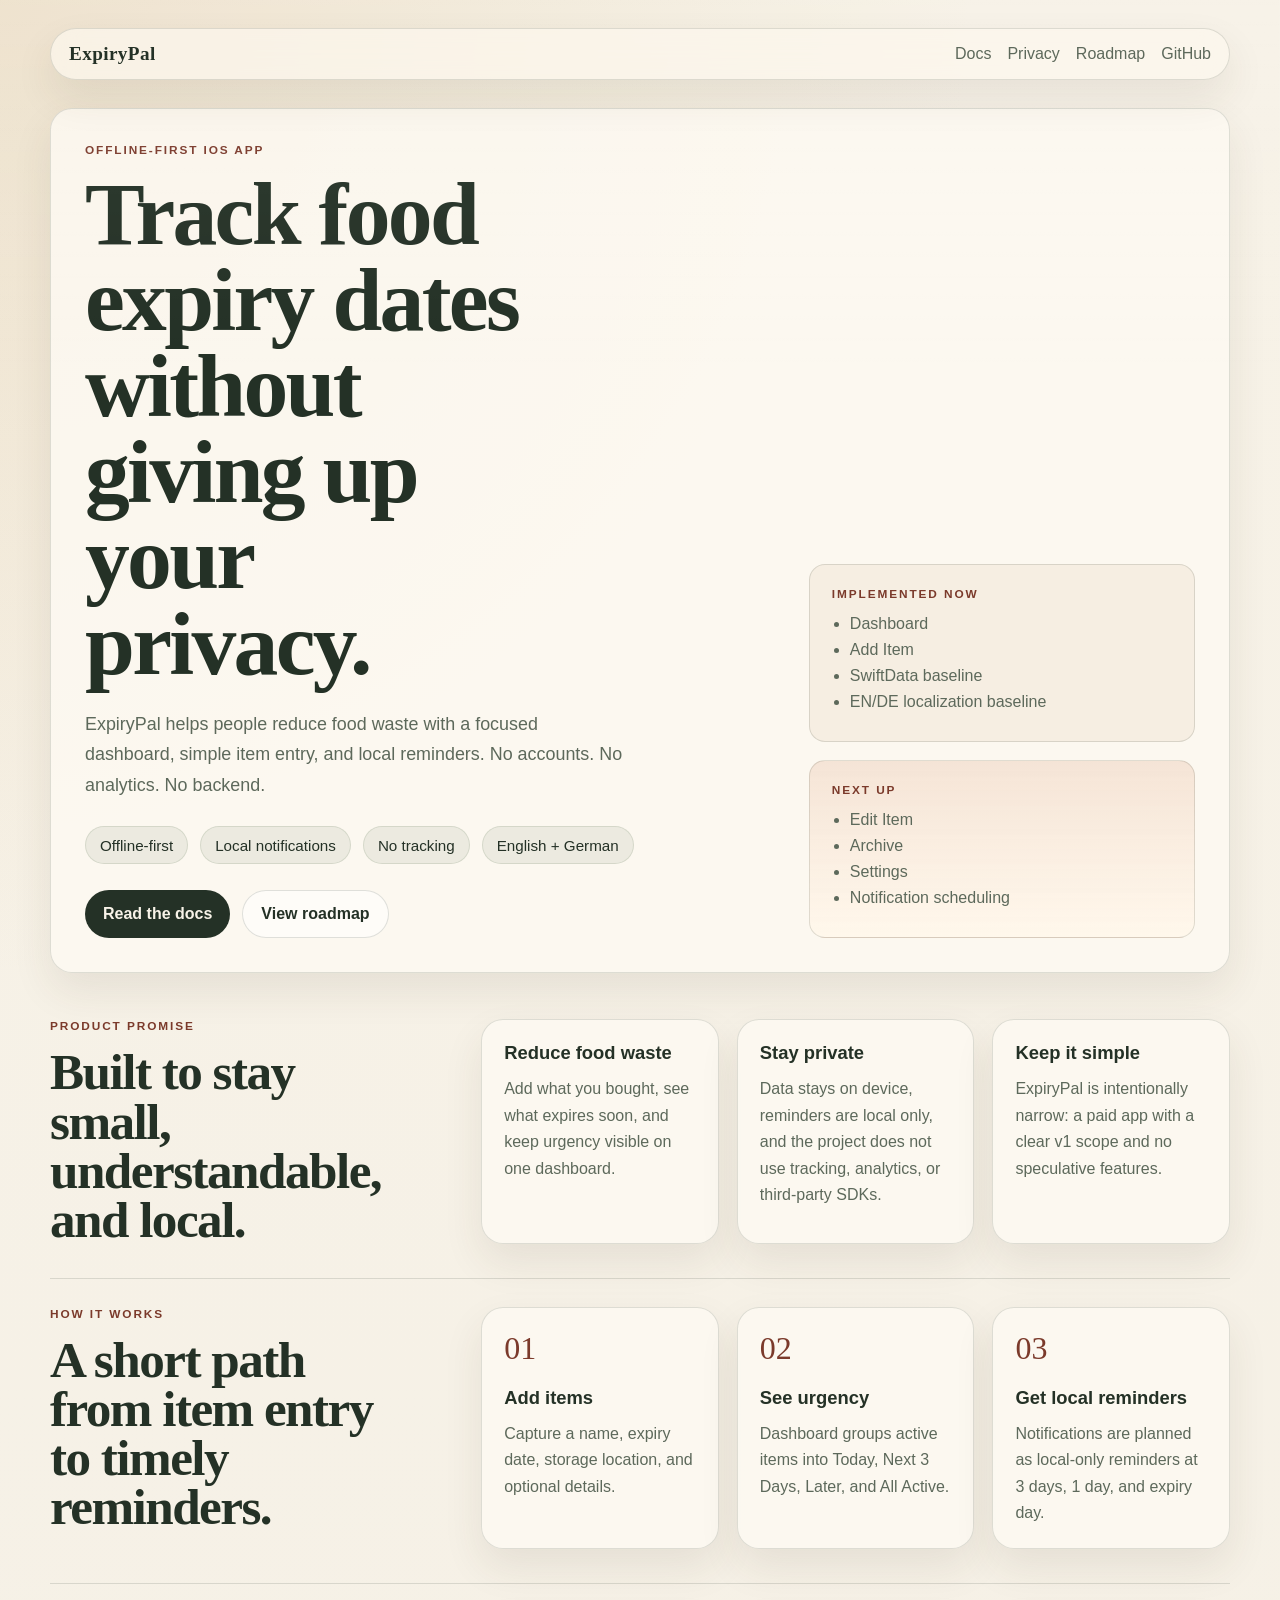
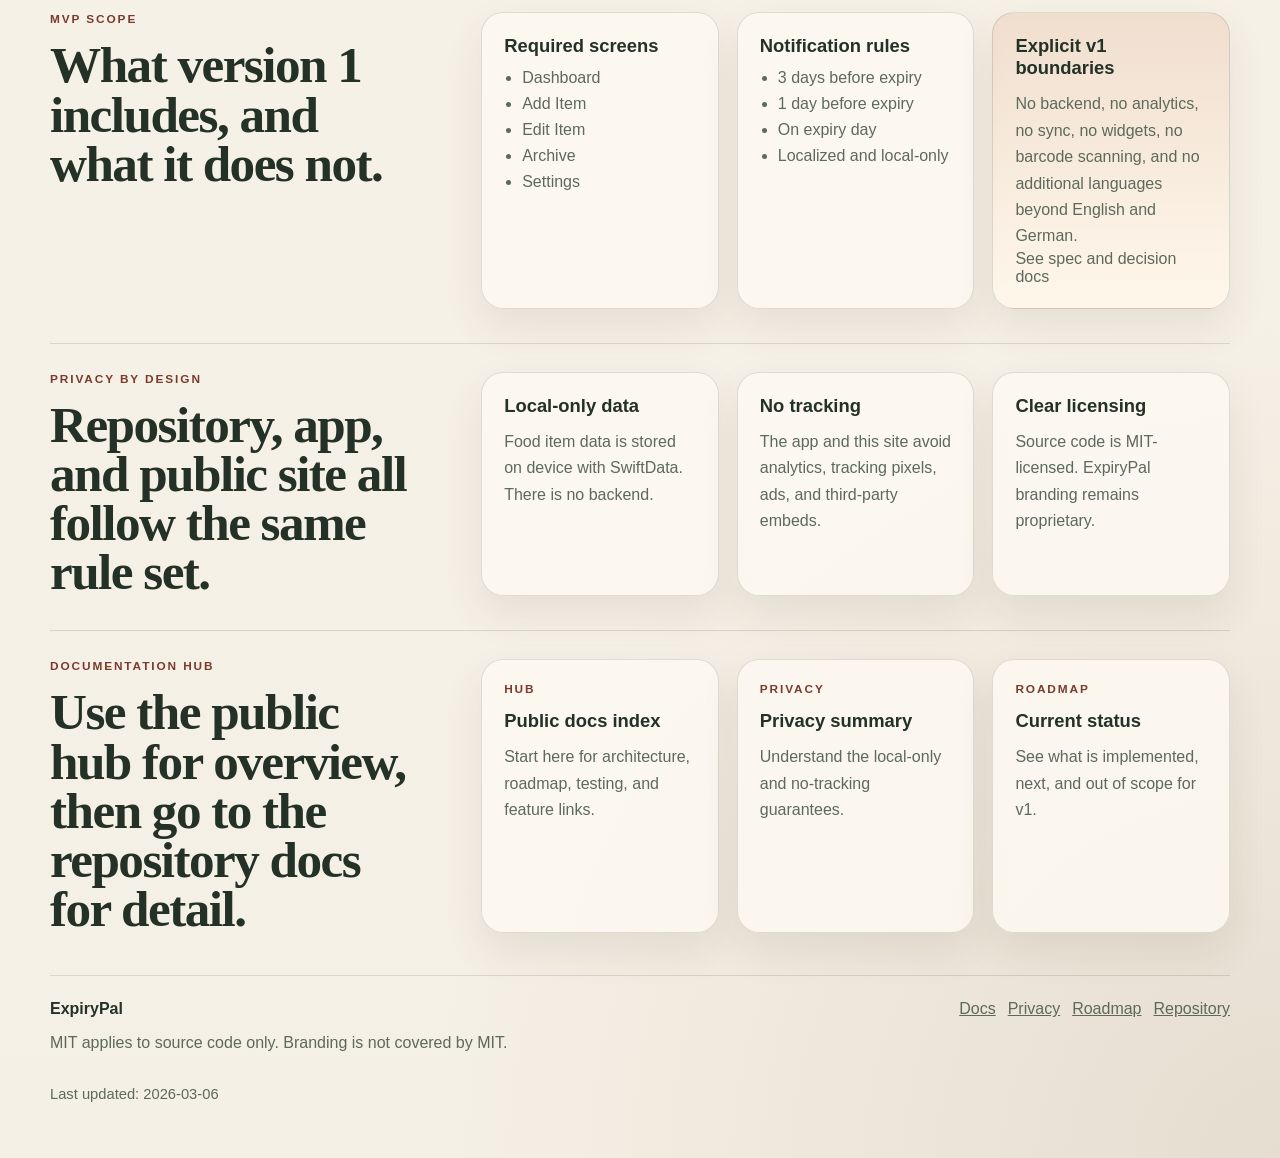
==== docs/site/index.html @ cae8fb9b "docs: add github pages landing site" ====
<!DOCTYPE html>
<html lang="en">
  <head>
    <meta charset="UTF-8" />
    <meta name="viewport" content="width=device-width, initial-scale=1.0" />
    <title>ExpiryPal | Privacy-first food expiry tracking</title>
    <meta
      name="description"
      content="ExpiryPal is a privacy-first iOS app for tracking food expiry dates with local notifications and no tracking."
    />
    <link rel="stylesheet" href="styles.css" />
  </head>
  <body>
    <div class="page-shell">
      <header class="topbar">
        <a class="brand" href="index.html">ExpiryPal</a>
        <nav class="topnav" aria-label="Primary">
          <a href="docs.html">Docs</a>
          <a href="privacy.html">Privacy</a>
          <a href="roadmap.html">Roadmap</a>
          <a href="https://github.com/Gitzoz/expirypal">GitHub</a>
        </nav>
      </header>

      <main>
        <section class="hero panel">
          <div class="hero-copy">
            <p class="eyebrow">Offline-first iOS app</p>
            <h1>Track food expiry dates without giving up your privacy.</h1>
            <p class="lede">
              ExpiryPal helps people reduce food waste with a focused dashboard,
              simple item entry, and local reminders. No accounts. No analytics.
              No backend.
            </p>
            <div class="badge-row" aria-label="Product principles">
              <span class="badge">Offline-first</span>
              <span class="badge">Local notifications</span>
              <span class="badge">No tracking</span>
              <span class="badge">English + German</span>
            </div>
            <div class="cta-row">
              <a class="button button-primary" href="docs.html">Read the docs</a>
              <a class="button button-secondary" href="roadmap.html">View roadmap</a>
            </div>
          </div>
          <aside class="hero-aside card-stack" aria-label="Current product snapshot">
            <div class="card-note">
              <p class="note-label">Implemented now</p>
              <ul>
                <li>Dashboard</li>
                <li>Add Item</li>
                <li>SwiftData baseline</li>
                <li>EN/DE localization baseline</li>
              </ul>
            </div>
            <div class="card-note accent">
              <p class="note-label">Next up</p>
              <ul>
                <li>Edit Item</li>
                <li>Archive</li>
                <li>Settings</li>
                <li>Notification scheduling</li>
              </ul>
            </div>
          </aside>
        </section>

        <section class="section-grid">
          <div>
            <p class="section-label">Product promise</p>
            <h2>Built to stay small, understandable, and local.</h2>
          </div>
          <div class="three-up">
            <article class="panel compact-card">
              <h3>Reduce food waste</h3>
              <p>
                Add what you bought, see what expires soon, and keep urgency visible
                on one dashboard.
              </p>
            </article>
            <article class="panel compact-card">
              <h3>Stay private</h3>
              <p>
                Data stays on device, reminders are local only, and the project does
                not use tracking, analytics, or third-party SDKs.
              </p>
            </article>
            <article class="panel compact-card">
              <h3>Keep it simple</h3>
              <p>
                ExpiryPal is intentionally narrow: a paid app with a clear v1 scope and
                no speculative features.
              </p>
            </article>
          </div>
        </section>

        <section class="section-grid ruled">
          <div>
            <p class="section-label">How it works</p>
            <h2>A short path from item entry to timely reminders.</h2>
          </div>
          <div class="steps">
            <article class="step panel">
              <span class="step-index">01</span>
              <h3>Add items</h3>
              <p>Capture a name, expiry date, storage location, and optional details.</p>
            </article>
            <article class="step panel">
              <span class="step-index">02</span>
              <h3>See urgency</h3>
              <p>Dashboard groups active items into Today, Next 3 Days, Later, and All Active.</p>
            </article>
            <article class="step panel">
              <span class="step-index">03</span>
              <h3>Get local reminders</h3>
              <p>Notifications are planned as local-only reminders at 3 days, 1 day, and expiry day.</p>
            </article>
          </div>
        </section>

        <section class="section-grid ruled">
          <div>
            <p class="section-label">MVP scope</p>
            <h2>What version 1 includes, and what it does not.</h2>
          </div>
          <div class="scope-grid">
            <article class="panel compact-card">
              <h3>Required screens</h3>
              <ul>
                <li>Dashboard</li>
                <li>Add Item</li>
                <li>Edit Item</li>
                <li>Archive</li>
                <li>Settings</li>
              </ul>
            </article>
            <article class="panel compact-card">
              <h3>Notification rules</h3>
              <ul>
                <li>3 days before expiry</li>
                <li>1 day before expiry</li>
                <li>On expiry day</li>
                <li>Localized and local-only</li>
              </ul>
            </article>
            <article class="panel compact-card warning-card">
              <h3>Explicit v1 boundaries</h3>
              <p>
                No backend, no analytics, no sync, no widgets, no barcode scanning, and
                no additional languages beyond English and German.
              </p>
              <a class="text-link" href="docs.html">See spec and decision docs</a>
            </article>
          </div>
        </section>

        <section class="section-grid ruled">
          <div>
            <p class="section-label">Privacy by design</p>
            <h2>Repository, app, and public site all follow the same rule set.</h2>
          </div>
          <div class="three-up">
            <article class="panel compact-card">
              <h3>Local-only data</h3>
              <p>Food item data is stored on device with SwiftData. There is no backend.</p>
            </article>
            <article class="panel compact-card">
              <h3>No tracking</h3>
              <p>The app and this site avoid analytics, tracking pixels, ads, and third-party embeds.</p>
            </article>
            <article class="panel compact-card">
              <h3>Clear licensing</h3>
              <p>Source code is MIT-licensed. ExpiryPal branding remains proprietary.</p>
            </article>
          </div>
        </section>

        <section class="section-grid ruled">
          <div>
            <p class="section-label">Documentation hub</p>
            <h2>Use the public hub for overview, then go to the repository docs for detail.</h2>
          </div>
          <div class="docs-grid">
            <a class="doc-link panel" href="docs.html">
              <span class="doc-kind">Hub</span>
              <strong>Public docs index</strong>
              <span>Start here for architecture, roadmap, testing, and feature links.</span>
            </a>
            <a class="doc-link panel" href="privacy.html">
              <span class="doc-kind">Privacy</span>
              <strong>Privacy summary</strong>
              <span>Understand the local-only and no-tracking guarantees.</span>
            </a>
            <a class="doc-link panel" href="roadmap.html">
              <span class="doc-kind">Roadmap</span>
              <strong>Current status</strong>
              <span>See what is implemented, next, and out of scope for v1.</span>
            </a>
          </div>
        </section>
      </main>

      <footer class="site-footer">
        <div>
          <strong>ExpiryPal</strong>
          <p>MIT applies to source code only. Branding is not covered by MIT.</p>
        </div>
        <div class="footer-links">
          <a href="docs.html">Docs</a>
          <a href="privacy.html">Privacy</a>
          <a href="roadmap.html">Roadmap</a>
          <a href="https://github.com/Gitzoz/expirypal">Repository</a>
        </div>
        <p class="footer-meta">Last updated: 2026-03-06</p>
      </footer>
    </div>
  </body>
</html>
---- docs/site/styles.css ----
:root {
  --bg: #f5f0e6;
  --bg-strong: #efe6d5;
  --panel: rgba(253, 249, 242, 0.84);
  --panel-strong: rgba(246, 238, 225, 0.96);
  --text: #243126;
  --muted: #5d695b;
  --accent: #7b3a2b;
  --accent-soft: #d88d63;
  --line: rgba(36, 49, 38, 0.14);
  --shadow: 0 18px 40px rgba(68, 54, 33, 0.09);
  --radius: 22px;
  --radius-sm: 16px;
}

* {
  box-sizing: border-box;
}

html {
  scroll-behavior: smooth;
}

body {
  margin: 0;
  font-family: "SF Pro Text", "Helvetica Neue", Helvetica, Arial, sans-serif;
  color: var(--text);
  background:
    radial-gradient(circle at top left, rgba(217, 190, 146, 0.32), transparent 32%),
    radial-gradient(circle at bottom right, rgba(135, 104, 73, 0.14), transparent 28%),
    linear-gradient(180deg, #f7f2e7 0%, var(--bg) 100%);
}

body::before {
  content: "";
  position: fixed;
  inset: 0;
  pointer-events: none;
  background:
    linear-gradient(90deg, transparent 0, transparent calc(100% - 1px), rgba(255, 255, 255, 0.08) calc(100% - 1px)),
    linear-gradient(180deg, rgba(255, 255, 255, 0.14), transparent 42%);
  opacity: 0.5;
}

img {
  max-width: 100%;
}

a {
  color: inherit;
}

.page-shell {
  width: min(1180px, calc(100% - 32px));
  margin: 0 auto;
  padding: 28px 0 56px;
}

.inner-shell {
  width: min(1040px, calc(100% - 32px));
}

.topbar {
  display: flex;
  align-items: center;
  justify-content: space-between;
  gap: 20px;
  margin-bottom: 28px;
  padding: 14px 18px;
  border: 1px solid var(--line);
  border-radius: 999px;
  background: rgba(252, 247, 238, 0.72);
  backdrop-filter: blur(14px);
  box-shadow: var(--shadow);
}

.brand {
  font-family: Iowan Old Style, Palatino Linotype, Book Antiqua, Georgia, serif;
  font-size: 1.2rem;
  font-weight: 700;
  text-decoration: none;
  letter-spacing: 0.02em;
}

.topnav {
  display: flex;
  flex-wrap: wrap;
  gap: 16px;
}

.topnav a,
.text-link {
  text-decoration: none;
  color: var(--muted);
}

.topnav a:hover,
.text-link:hover {
  color: var(--accent);
}

.panel {
  border: 1px solid var(--line);
  border-radius: var(--radius);
  background: var(--panel);
  box-shadow: var(--shadow);
}

.hero {
  display: grid;
  grid-template-columns: minmax(0, 1.45fr) minmax(280px, 0.8fr);
  gap: 24px;
  padding: 34px;
}

.hero-copy h1,
.page-intro h1,
.section-grid h2 {
  font-family: Iowan Old Style, Palatino Linotype, Book Antiqua, Georgia, serif;
  line-height: 0.96;
  letter-spacing: -0.03em;
  margin: 0;
}

.hero-copy h1 {
  font-size: clamp(3rem, 7vw, 5.8rem);
  max-width: 10ch;
}

.page-intro h1,
.section-grid h2 {
  font-size: clamp(2.1rem, 4vw, 3.2rem);
  max-width: 14ch;
}

.eyebrow,
.section-label,
.note-label,
.doc-kind {
  margin: 0 0 14px;
  text-transform: uppercase;
  letter-spacing: 0.16em;
  font-size: 0.74rem;
  color: var(--accent);
  font-weight: 700;
}

.lede {
  font-size: 1.12rem;
  line-height: 1.7;
  max-width: 54ch;
  color: var(--muted);
  margin: 22px 0 0;
}

.compact {
  max-width: 44ch;
}

.badge-row,
.cta-row,
.footer-links {
  display: flex;
  flex-wrap: wrap;
  gap: 12px;
}

.badge-row {
  margin-top: 26px;
}

.badge {
  display: inline-flex;
  align-items: center;
  min-height: 38px;
  padding: 0 14px;
  border-radius: 999px;
  background: rgba(107, 129, 98, 0.11);
  border: 1px solid rgba(107, 129, 98, 0.18);
  color: var(--text);
  font-size: 0.95rem;
}

.cta-row {
  margin-top: 26px;
}

.button {
  display: inline-flex;
  align-items: center;
  justify-content: center;
  min-height: 48px;
  padding: 0 18px;
  border-radius: 999px;
  text-decoration: none;
  font-weight: 700;
}

.button-primary {
  background: var(--text);
  color: #f8f3e8;
}

.button-secondary {
  background: rgba(255, 255, 255, 0.56);
  color: var(--text);
  border: 1px solid var(--line);
}

.card-stack {
  display: grid;
  gap: 18px;
  align-content: end;
}

.card-note,
.compact-card,
.step,
.doc-link,
.text-panel {
  padding: 22px;
}

.card-note {
  background: var(--panel-strong);
  border: 1px solid var(--line);
  border-radius: var(--radius-sm);
}

.card-note ul,
.compact-card ul,
.step ul,
.text-panel ul {
  margin: 12px 0 0;
  padding-left: 18px;
  color: var(--muted);
}

.card-note li,
.compact-card li,
.step li,
.text-panel li {
  margin: 8px 0;
}

.accent,
.warning-card {
  background: linear-gradient(180deg, rgba(216, 141, 99, 0.18), rgba(255, 247, 235, 0.94));
}

.section-grid {
  display: grid;
  grid-template-columns: minmax(0, 0.7fr) minmax(0, 1.3fr);
  gap: 28px;
  margin-top: 34px;
  padding-top: 12px;
}

.ruled {
  border-top: 1px solid var(--line);
  padding-top: 28px;
}

.three-up,
.scope-grid,
.docs-grid,
.privacy-grid {
  display: grid;
  grid-template-columns: repeat(3, minmax(0, 1fr));
  gap: 18px;
}

.steps {
  display: grid;
  grid-template-columns: repeat(3, minmax(0, 1fr));
  gap: 18px;
}

.compact-card h3,
.step h3,
.doc-link strong,
.privacy-grid h2,
.scope-grid h2 {
  margin: 0;
  font-size: 1.15rem;
}

.compact-card p,
.step p,
.doc-link span:last-child,
.text-panel p {
  margin: 12px 0 0;
  line-height: 1.65;
  color: var(--muted);
}

.step-index {
  display: inline-flex;
  margin-bottom: 20px;
  color: var(--accent);
  font-family: Iowan Old Style, Palatino Linotype, Book Antiqua, Georgia, serif;
  font-size: 2rem;
}

.doc-link {
  text-decoration: none;
  display: flex;
  flex-direction: column;
  min-height: 188px;
}

.doc-link:hover {
  transform: translateY(-2px);
  transition: transform 140ms ease;
}

.link-groups,
.link-group {
  display: grid;
  gap: 22px;
}

.page-intro {
  padding: 28px;
}

.site-footer {
  display: grid;
  grid-template-columns: minmax(0, 1fr) auto;
  gap: 18px;
  margin-top: 42px;
  padding-top: 24px;
  border-top: 1px solid var(--line);
  color: var(--muted);
}

.site-footer strong {
  color: var(--text);
}

.footer-meta {
  grid-column: 1 / -1;
  margin: 0;
  font-size: 0.92rem;
}

@media (max-width: 980px) {
  .hero,
  .section-grid,
  .site-footer {
    grid-template-columns: 1fr;
  }

  .three-up,
  .scope-grid,
  .docs-grid,
  .privacy-grid,
  .steps {
    grid-template-columns: 1fr;
  }

  .hero-copy h1 {
    max-width: none;
  }
}

@media (max-width: 720px) {
  .page-shell,
  .inner-shell {
    width: min(100% - 20px, 1000px);
    padding-top: 18px;
  }

  .topbar {
    border-radius: 28px;
    align-items: flex-start;
    flex-direction: column;
  }

  .hero,
  .page-intro,
  .card-note,
  .compact-card,
  .step,
  .doc-link,
  .text-panel {
    padding: 20px;
  }

  .hero-copy h1,
  .page-intro h1,
  .section-grid h2 {
    letter-spacing: -0.04em;
  }
}
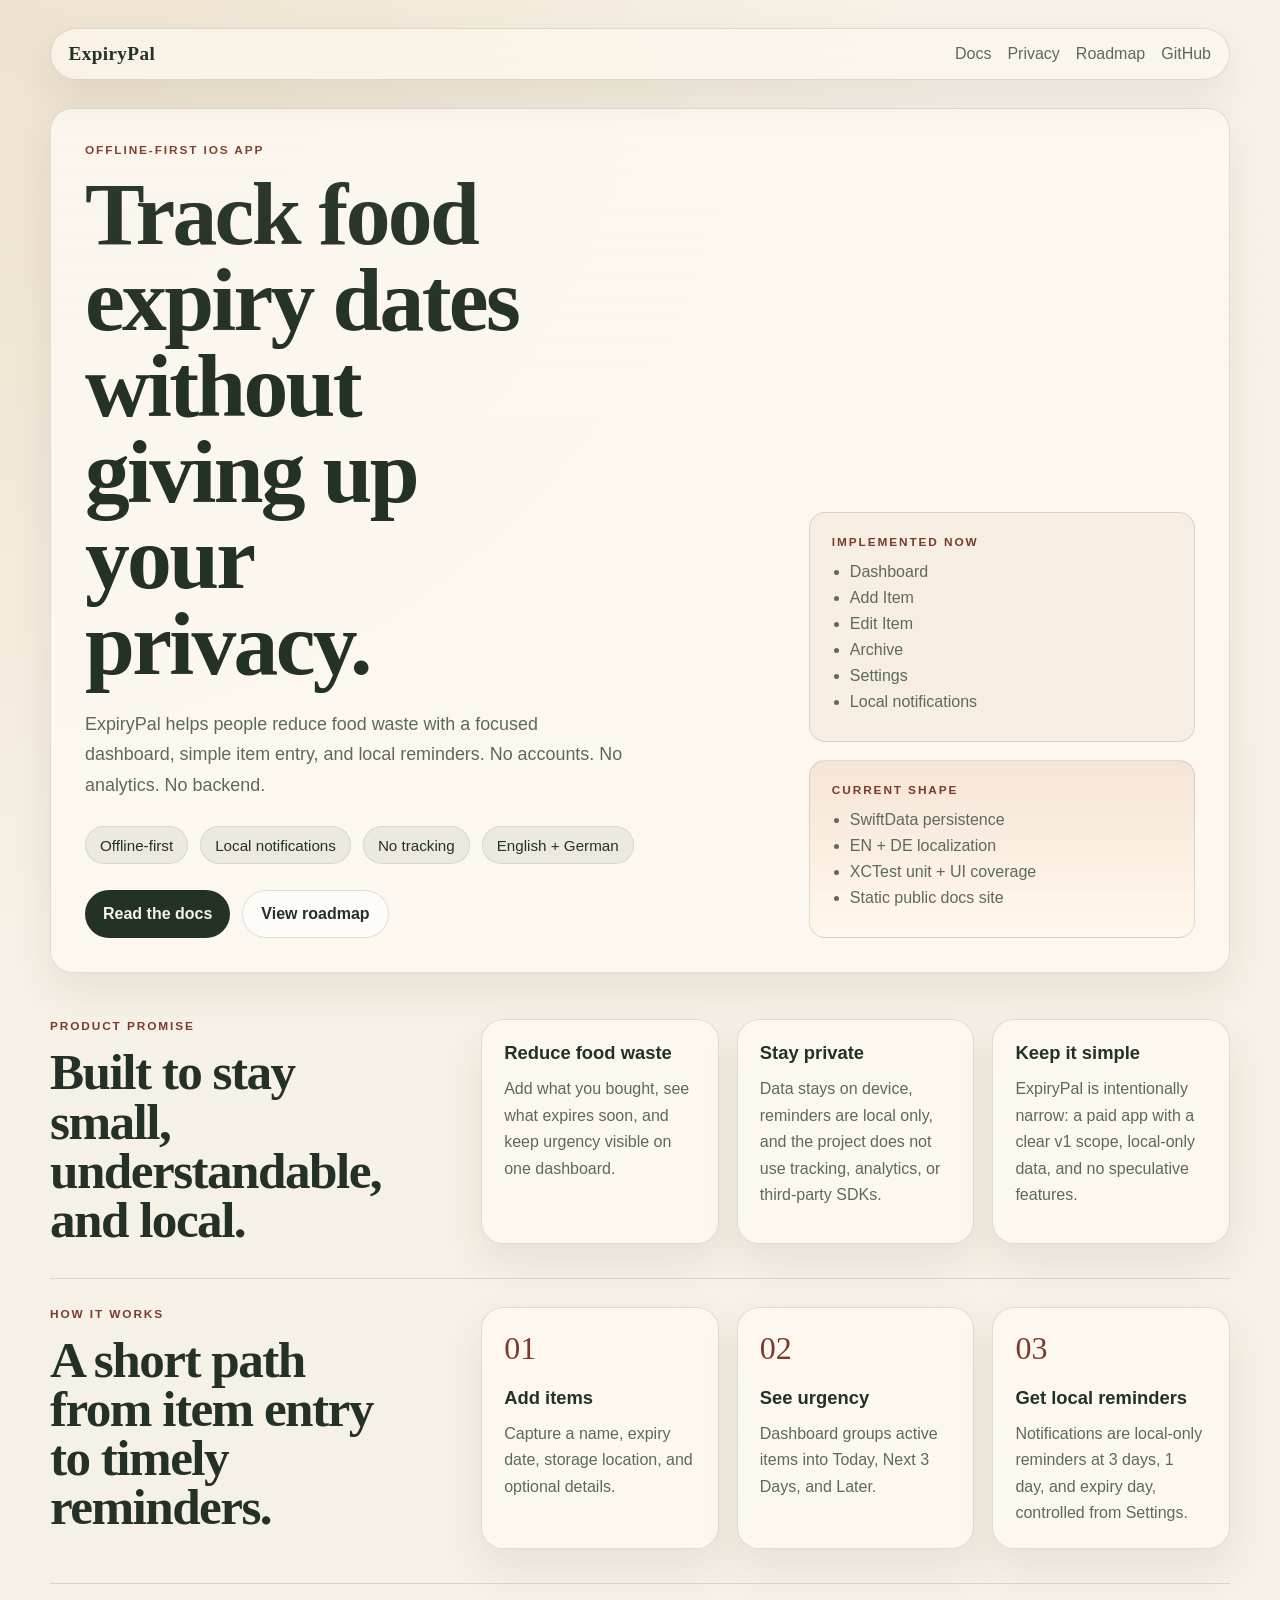
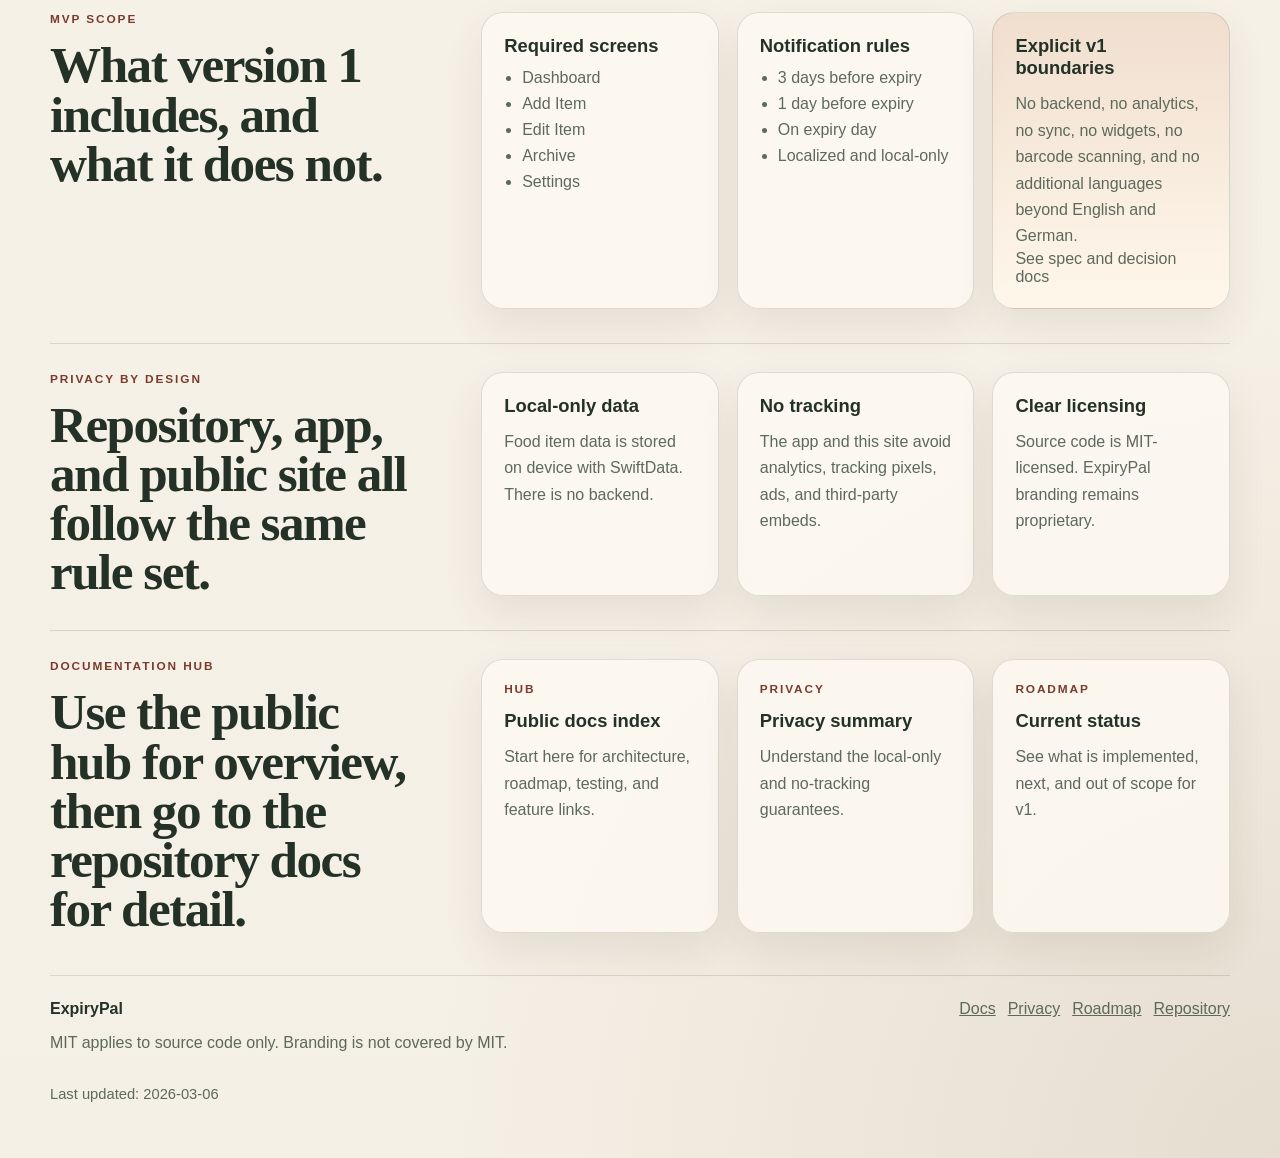
==== commit dbe3f71d: "feat: complete item lifecycle and notification settings" ====
--- a/docs/site/index.html
+++ b/docs/site/index.html
@@ -49,17 +49,19 @@
               <ul>
                 <li>Dashboard</li>
                 <li>Add Item</li>
-                <li>SwiftData baseline</li>
-                <li>EN/DE localization baseline</li>
-              </ul>
-            </div>
-            <div class="card-note accent">
-              <p class="note-label">Next up</p>
-              <ul>
                 <li>Edit Item</li>
                 <li>Archive</li>
                 <li>Settings</li>
-                <li>Notification scheduling</li>
+                <li>Local notifications</li>
+              </ul>
+            </div>
+            <div class="card-note accent">
+              <p class="note-label">Current shape</p>
+              <ul>
+                <li>SwiftData persistence</li>
+                <li>EN + DE localization</li>
+                <li>XCTest unit + UI coverage</li>
+                <li>Static public docs site</li>
               </ul>
             </div>
           </aside>
@@ -88,8 +90,8 @@
             <article class="panel compact-card">
               <h3>Keep it simple</h3>
               <p>
-                ExpiryPal is intentionally narrow: a paid app with a clear v1 scope and
-                no speculative features.
+                ExpiryPal is intentionally narrow: a paid app with a clear v1 scope,
+                local-only data, and no speculative features.
               </p>
             </article>
           </div>
@@ -109,12 +111,12 @@
             <article class="step panel">
               <span class="step-index">02</span>
               <h3>See urgency</h3>
-              <p>Dashboard groups active items into Today, Next 3 Days, Later, and All Active.</p>
+              <p>Dashboard groups active items into Today, Next 3 Days, and Later.</p>
             </article>
             <article class="step panel">
               <span class="step-index">03</span>
               <h3>Get local reminders</h3>
-              <p>Notifications are planned as local-only reminders at 3 days, 1 day, and expiry day.</p>
+              <p>Notifications are local-only reminders at 3 days, 1 day, and expiry day, controlled from Settings.</p>
             </article>
           </div>
         </section>
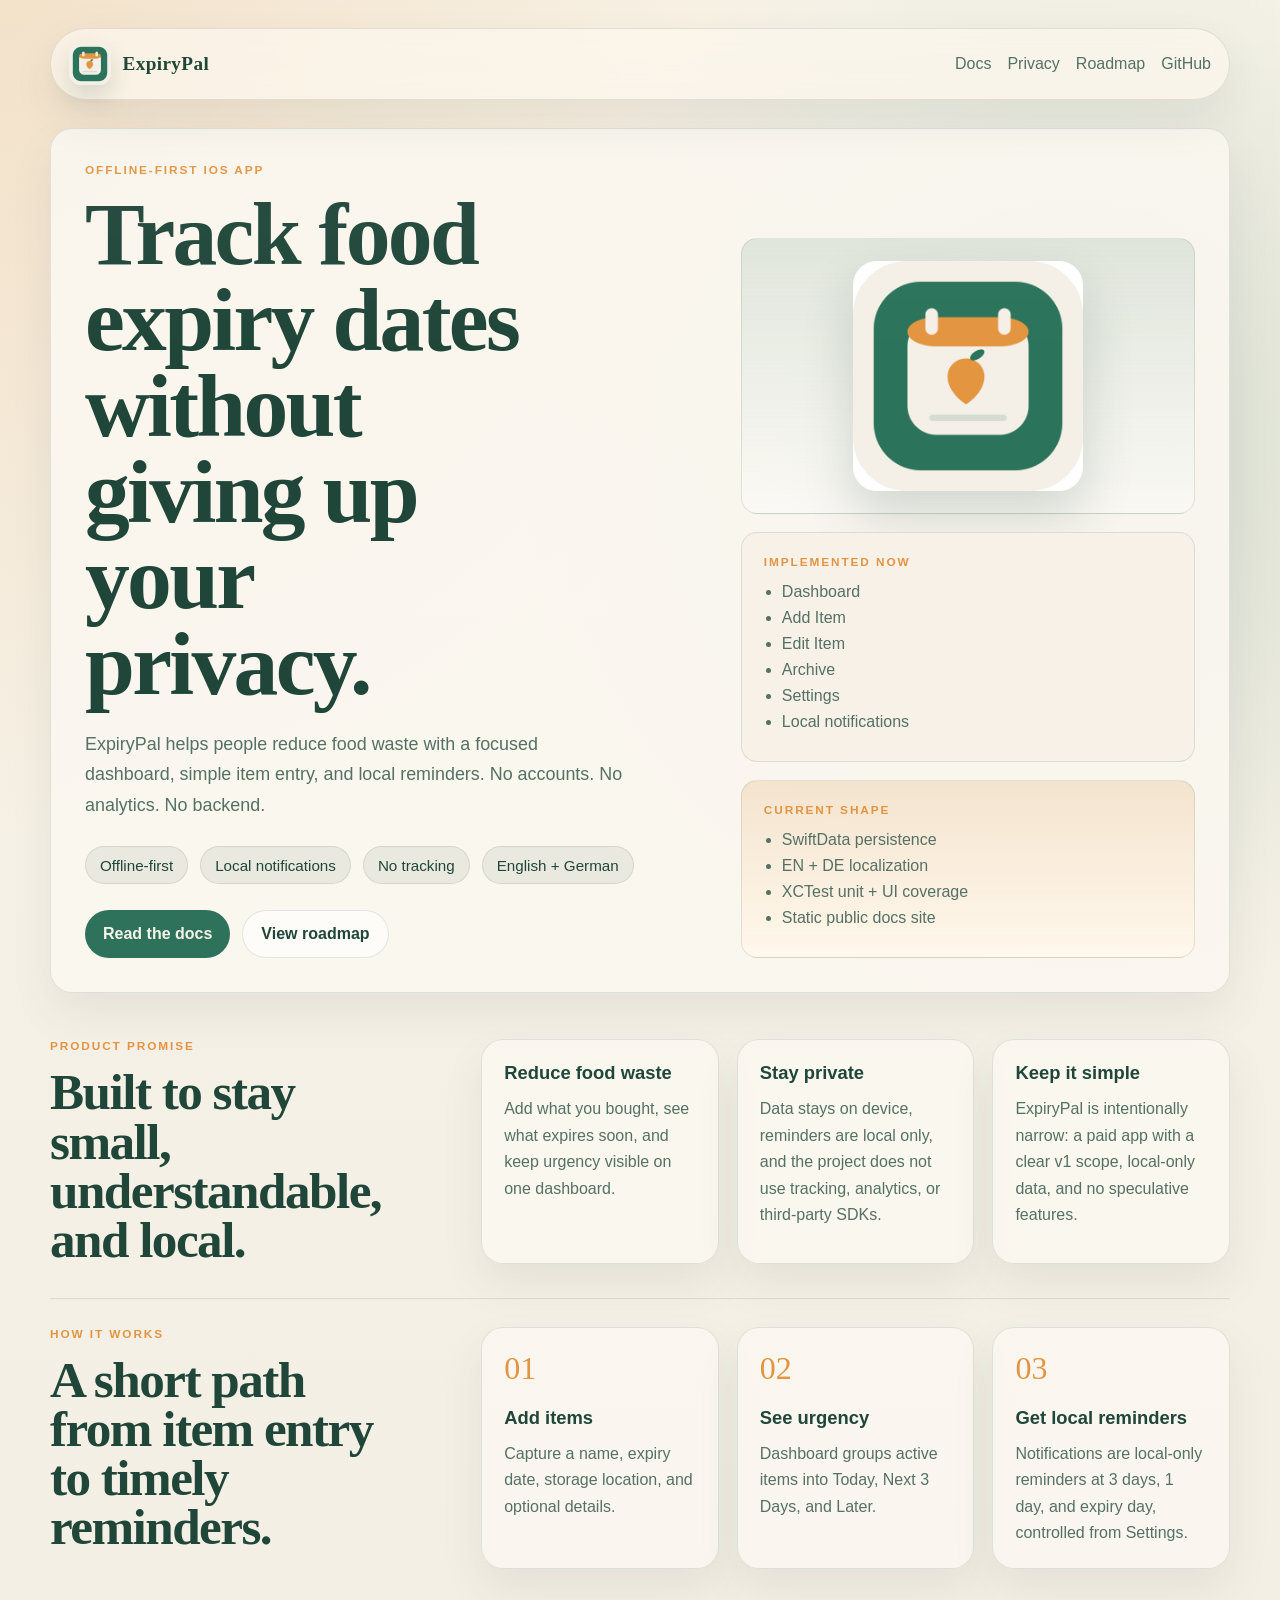
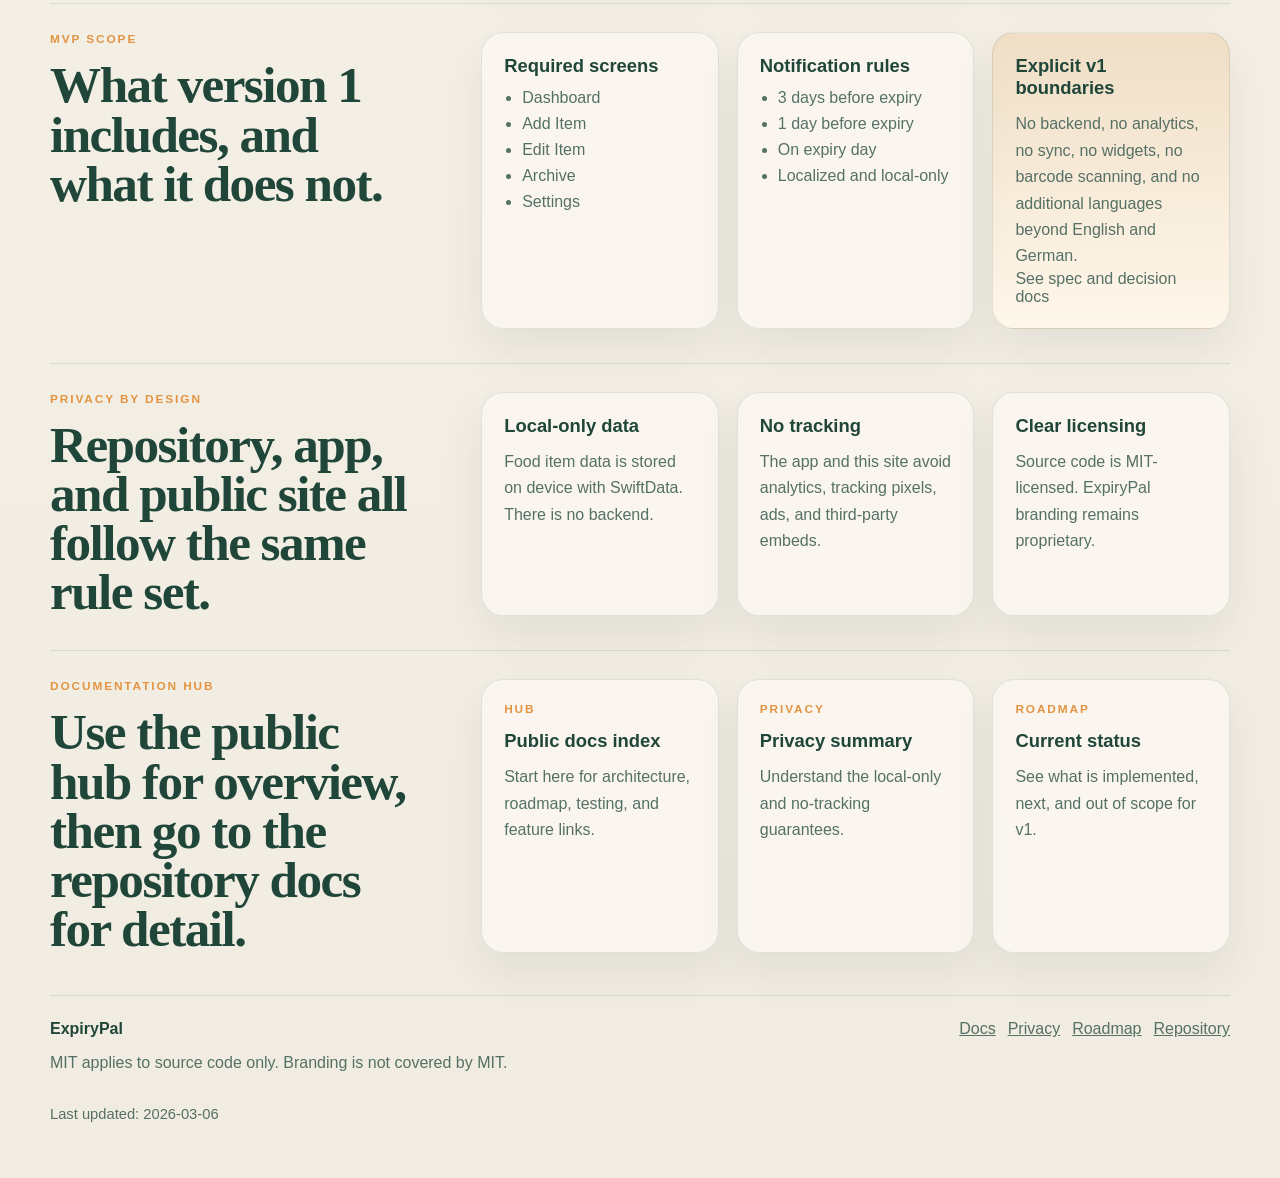
==== commit 2b05f145: "design: unify visual system and release screenshot pipeline" ====
--- a/docs/site/index.html
+++ b/docs/site/index.html
@@ -13,7 +13,10 @@
   <body>
     <div class="page-shell">
       <header class="topbar">
-        <a class="brand" href="index.html">ExpiryPal</a>
+        <a class="brand" href="index.html">
+          <img class="brand-mark" src="assets/app-icon.png" alt="ExpiryPal app icon" />
+          <span>ExpiryPal</span>
+        </a>
         <nav class="topnav" aria-label="Primary">
           <a href="docs.html">Docs</a>
           <a href="privacy.html">Privacy</a>
@@ -44,6 +47,9 @@
             </div>
           </div>
           <aside class="hero-aside card-stack" aria-label="Current product snapshot">
+            <div class="card-note hero-icon-card">
+              <img src="assets/app-icon.png" alt="ExpiryPal app icon" />
+            </div>
             <div class="card-note">
               <p class="note-label">Implemented now</p>
               <ul>
--- a/docs/site/styles.css
+++ b/docs/site/styles.css
@@ -1,14 +1,15 @@
 :root {
-  --bg: #f5f0e6;
-  --bg-strong: #efe6d5;
-  --panel: rgba(253, 249, 242, 0.84);
-  --panel-strong: rgba(246, 238, 225, 0.96);
-  --text: #243126;
-  --muted: #5d695b;
-  --accent: #7b3a2b;
-  --accent-soft: #d88d63;
-  --line: rgba(36, 49, 38, 0.14);
-  --shadow: 0 18px 40px rgba(68, 54, 33, 0.09);
+  --bg: #f1ece1;
+  --bg-strong: #ebe3d2;
+  --panel: rgba(251, 248, 241, 0.88);
+  --panel-strong: rgba(247, 241, 232, 0.98);
+  --text: #20463a;
+  --muted: #557064;
+  --accent: #e39442;
+  --accent-strong: #2f725b;
+  --accent-soft: #f4d8b6;
+  --line: rgba(32, 70, 58, 0.12);
+  --shadow: 0 20px 44px rgba(32, 70, 58, 0.08);
   --radius: 22px;
   --radius-sm: 16px;
 }
@@ -26,9 +27,9 @@
   font-family: "SF Pro Text", "Helvetica Neue", Helvetica, Arial, sans-serif;
   color: var(--text);
   background:
-    radial-gradient(circle at top left, rgba(217, 190, 146, 0.32), transparent 32%),
-    radial-gradient(circle at bottom right, rgba(135, 104, 73, 0.14), transparent 28%),
-    linear-gradient(180deg, #f7f2e7 0%, var(--bg) 100%);
+    radial-gradient(circle at top left, rgba(227, 165, 93, 0.24), transparent 28%),
+    radial-gradient(circle at 84% 16%, rgba(47, 114, 91, 0.16), transparent 22%),
+    linear-gradient(180deg, #f8f3e8 0%, var(--bg) 100%);
 }
 
 body::before {
@@ -75,6 +76,9 @@
 }
 
 .brand {
+  display: inline-flex;
+  align-items: center;
+  gap: 12px;
   font-family: Iowan Old Style, Palatino Linotype, Book Antiqua, Georgia, serif;
   font-size: 1.2rem;
   font-weight: 700;
@@ -82,6 +86,13 @@
   letter-spacing: 0.02em;
 }
 
+.brand-mark {
+  width: 42px;
+  height: 42px;
+  border-radius: 12px;
+  box-shadow: 0 12px 24px rgba(32, 70, 58, 0.16);
+}
+
 .topnav {
   display: flex;
   flex-wrap: wrap;
@@ -108,7 +119,7 @@
 
 .hero {
   display: grid;
-  grid-template-columns: minmax(0, 1.45fr) minmax(280px, 0.8fr);
+  grid-template-columns: minmax(0, 1.28fr) minmax(320px, 0.92fr);
   gap: 24px;
   padding: 34px;
 }
@@ -197,12 +208,12 @@
 }
 
 .button-primary {
-  background: var(--text);
+  background: var(--accent-strong);
   color: #f8f3e8;
 }
 
 .button-secondary {
-  background: rgba(255, 255, 255, 0.56);
+  background: rgba(255, 255, 255, 0.64);
   color: var(--text);
   border: 1px solid var(--line);
 }
@@ -245,7 +256,22 @@
 
 .accent,
 .warning-card {
-  background: linear-gradient(180deg, rgba(216, 141, 99, 0.18), rgba(255, 247, 235, 0.94));
+  background: linear-gradient(180deg, rgba(227, 165, 93, 0.22), rgba(255, 247, 235, 0.94));
+}
+
+.hero-icon-card {
+  display: grid;
+  place-items: center;
+  min-height: 240px;
+  background:
+    radial-gradient(circle at 50% 35%, rgba(255, 255, 255, 0.34), transparent 30%),
+    linear-gradient(180deg, rgba(47, 114, 91, 0.12), rgba(255, 255, 255, 0.36));
+}
+
+.hero-icon-card img {
+  width: min(100%, 230px);
+  border-radius: 24px;
+  box-shadow: 0 24px 50px rgba(32, 70, 58, 0.18);
 }
 
 .section-grid {
@@ -312,6 +338,7 @@
 .doc-link:hover {
   transform: translateY(-2px);
   transition: transform 140ms ease;
+  border-color: rgba(47, 114, 91, 0.18);
 }
 
 .link-groups,
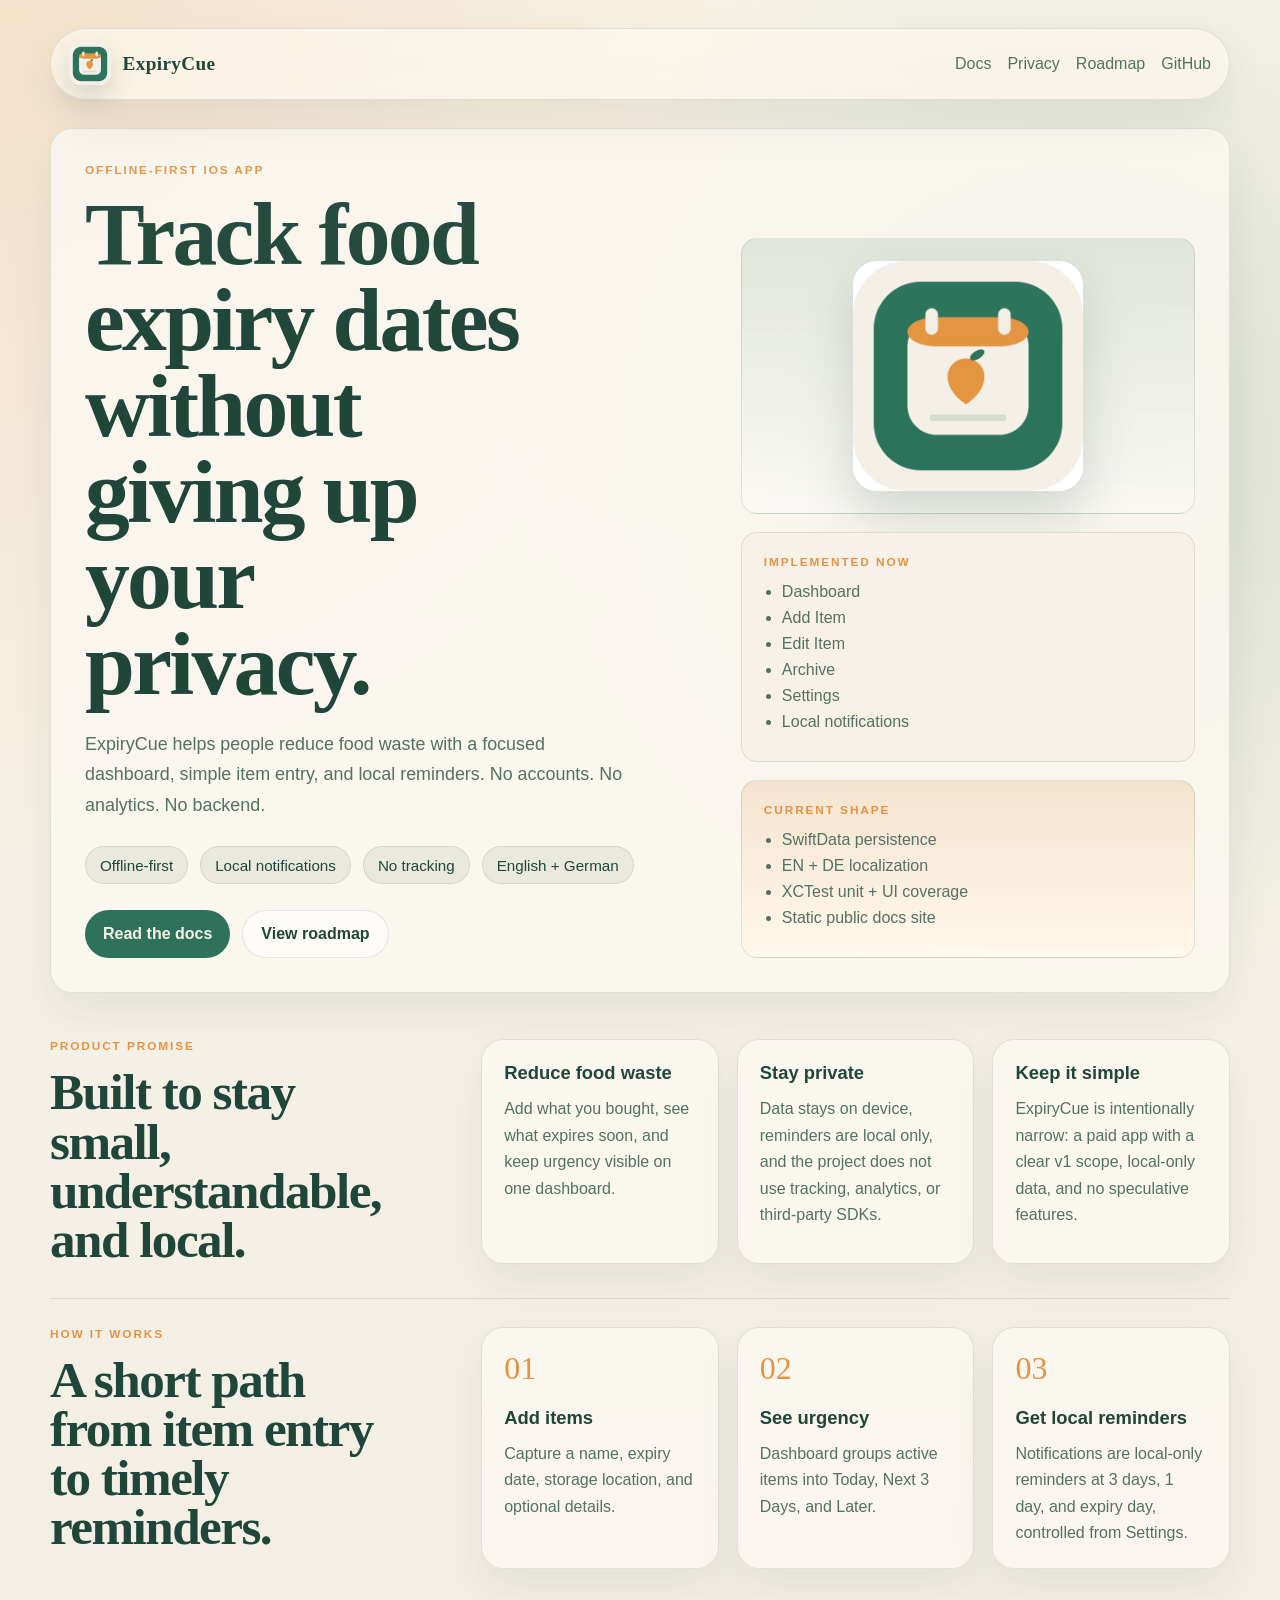
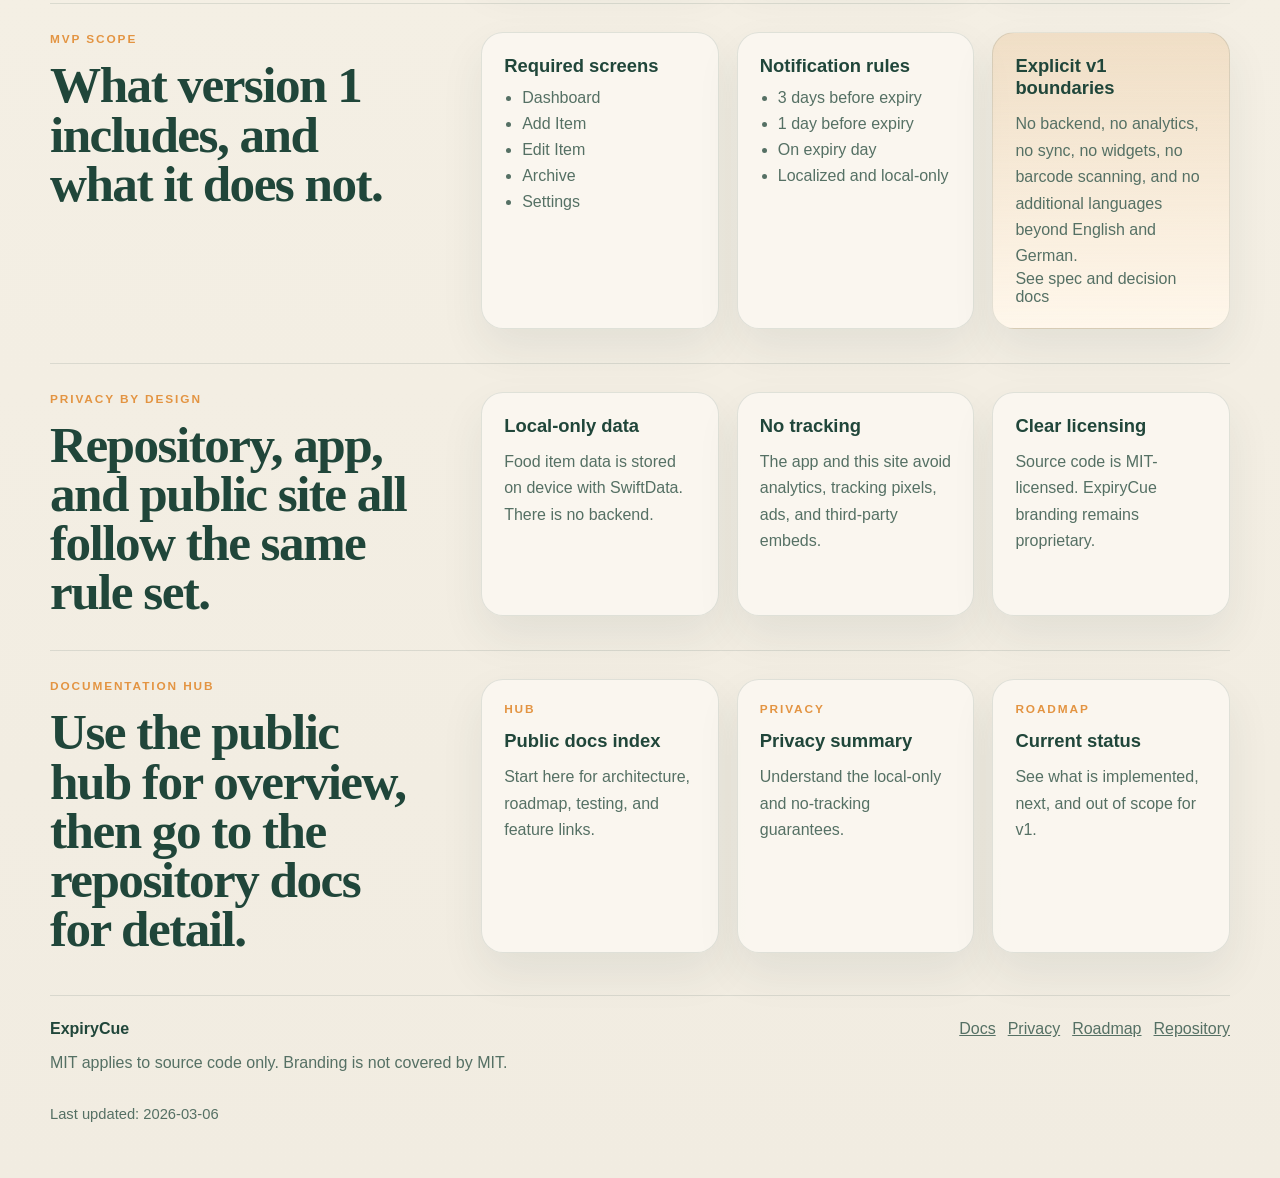
==== commit 3c5d4174: "brand: rename app to ExpiryCue and finalize release assets" ====
--- a/docs/site/index.html
+++ b/docs/site/index.html
@@ -3,25 +3,54 @@
   <head>
     <meta charset="UTF-8" />
     <meta name="viewport" content="width=device-width, initial-scale=1.0" />
-    <title>ExpiryPal | Privacy-first food expiry tracking</title>
+    <title>ExpiryCue | Privacy-first food expiry tracking</title>
     <meta
       name="description"
-      content="ExpiryPal is a privacy-first iOS app for tracking food expiry dates with local notifications and no tracking."
+      content="ExpiryCue is a privacy-first iOS app for tracking food expiry dates with local notifications and no tracking."
     />
+    <link rel="canonical" href="https://gitzoz.github.io/expirycue/" />
+    <meta property="og:type" content="website" />
+    <meta property="og:site_name" content="ExpiryCue" />
+    <meta property="og:title" content="ExpiryCue | Privacy-first food expiry tracking" />
+    <meta property="og:description" content="Track food expiry dates, reduce waste, and keep reminders local. No accounts, no analytics, no backend." />
+    <meta property="og:url" content="https://gitzoz.github.io/expirycue/" />
+    <meta property="og:image" content="https://gitzoz.github.io/expirycue/assets/app-icon.png" />
+    <meta name="twitter:card" content="summary_large_image" />
+    <meta name="twitter:title" content="ExpiryCue | Privacy-first food expiry tracking" />
+    <meta name="twitter:description" content="Track food expiry dates, reduce waste, and keep reminders local. No accounts, no analytics, no backend." />
+    <meta name="twitter:image" content="https://gitzoz.github.io/expirycue/assets/app-icon.png" />
+    <link rel="icon" type="image/png" href="assets/app-icon.png" />
+    <link rel="apple-touch-icon" href="assets/app-icon.png" />
     <link rel="stylesheet" href="styles.css" />
+    <script type="application/ld+json">
+      {
+        "@context": "https://schema.org",
+        "@type": "SoftwareApplication",
+        "name": "ExpiryCue",
+        "applicationCategory": "UtilitiesApplication",
+        "operatingSystem": "iOS",
+        "description": "Privacy-first food expiry tracking with local notifications, no accounts, and no tracking.",
+        "offers": {
+          "@type": "Offer",
+          "price": "2.99",
+          "priceCurrency": "EUR"
+        },
+        "url": "https://gitzoz.github.io/expirycue/"
+      }
+    </script>
   </head>
   <body>
     <div class="page-shell">
       <header class="topbar">
         <a class="brand" href="index.html">
-          <img class="brand-mark" src="assets/app-icon.png" alt="ExpiryPal app icon" />
-          <span>ExpiryPal</span>
+          <img class="brand-mark" src="assets/app-icon.png" alt="ExpiryCue app icon" />
+          <span>ExpiryCue</span>
         </a>
         <nav class="topnav" aria-label="Primary">
           <a href="docs.html">Docs</a>
           <a href="privacy.html">Privacy</a>
           <a href="roadmap.html">Roadmap</a>
-          <a href="https://github.com/Gitzoz/expirypal">GitHub</a>
+          <a href="https://github.com/Gitzoz/expirycue">GitHub</a>
         </nav>
       </header>
 
@@ -31,7 +60,7 @@
             <p class="eyebrow">Offline-first iOS app</p>
             <h1>Track food expiry dates without giving up your privacy.</h1>
             <p class="lede">
-              ExpiryPal helps people reduce food waste with a focused dashboard,
+              ExpiryCue helps people reduce food waste with a focused dashboard,
               simple item entry, and local reminders. No accounts. No analytics.
               No backend.
             </p>
@@ -48,7 +77,7 @@
           </div>
           <aside class="hero-aside card-stack" aria-label="Current product snapshot">
             <div class="card-note hero-icon-card">
-              <img src="assets/app-icon.png" alt="ExpiryPal app icon" />
+              <img src="assets/app-icon.png" alt="ExpiryCue app icon" />
             </div>
             <div class="card-note">
               <p class="note-label">Implemented now</p>
@@ -96,7 +125,7 @@
             <article class="panel compact-card">
               <h3>Keep it simple</h3>
               <p>
-                ExpiryPal is intentionally narrow: a paid app with a clear v1 scope,
+                ExpiryCue is intentionally narrow: a paid app with a clear v1 scope,
                 local-only data, and no speculative features.
               </p>
             </article>
@@ -179,7 +208,7 @@
             </article>
             <article class="panel compact-card">
               <h3>Clear licensing</h3>
-              <p>Source code is MIT-licensed. ExpiryPal branding remains proprietary.</p>
+              <p>Source code is MIT-licensed. ExpiryCue branding remains proprietary.</p>
             </article>
           </div>
         </section>
@@ -211,14 +240,14 @@
 
       <footer class="site-footer">
         <div>
-          <strong>ExpiryPal</strong>
+          <strong>ExpiryCue</strong>
           <p>MIT applies to source code only. Branding is not covered by MIT.</p>
         </div>
         <div class="footer-links">
           <a href="docs.html">Docs</a>
           <a href="privacy.html">Privacy</a>
           <a href="roadmap.html">Roadmap</a>
-          <a href="https://github.com/Gitzoz/expirypal">Repository</a>
+          <a href="https://github.com/Gitzoz/expirycue">Repository</a>
         </div>
         <p class="footer-meta">Last updated: 2026-03-06</p>
       </footer>
